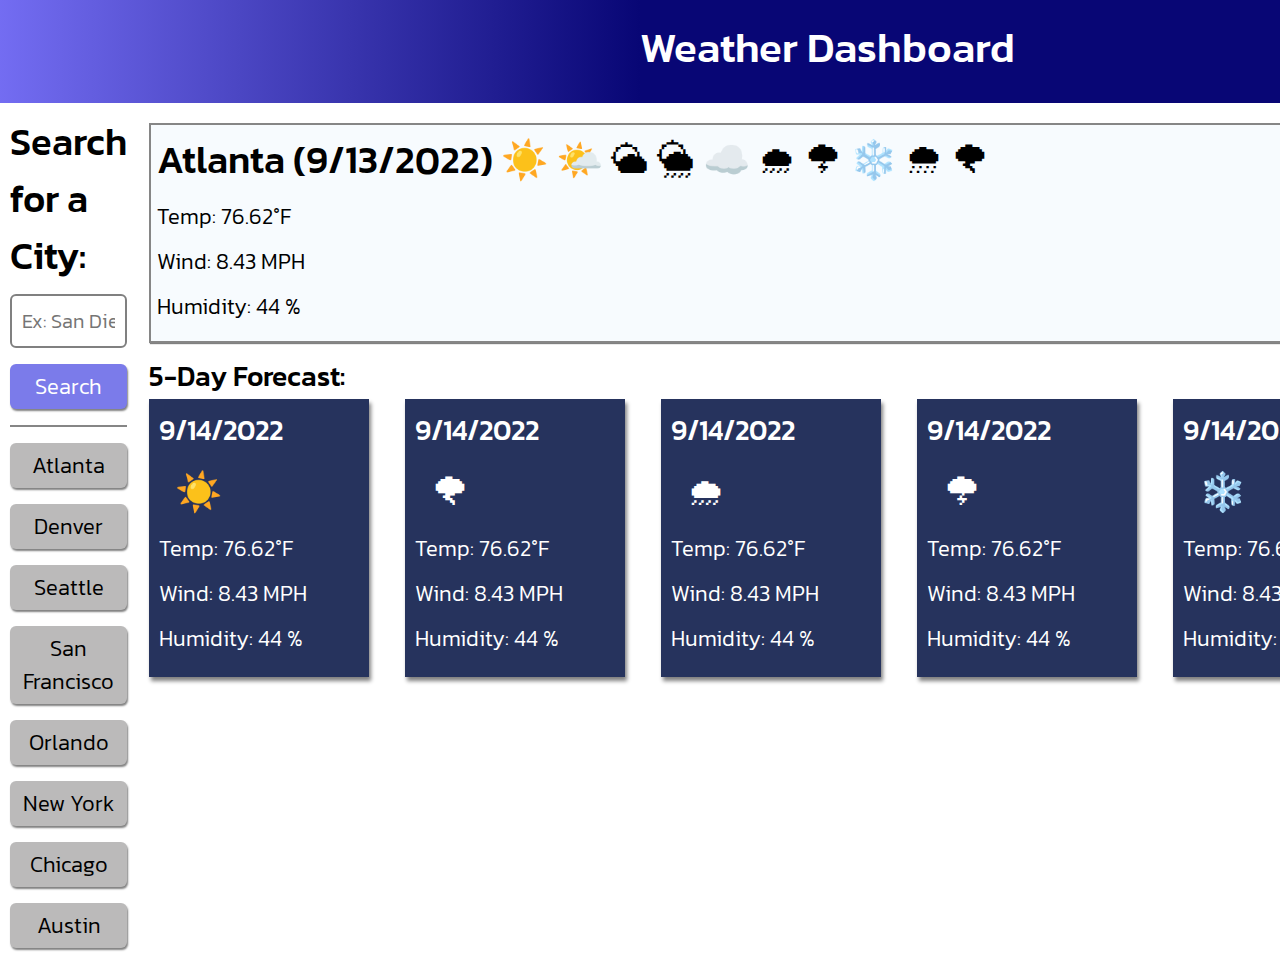
==== index.html @ 0ae87d9e "CSS styles" ====
<!DOCTYPE html>
<html lang="en">
<head>
    <meta charset="UTF-8">
    <meta name="viewport" content="width=device-width, initial-scale=1.0">
    <title>Weather Forecast</title>
    <link rel="stylesheet" href="./assets/css/style.css">
    <link rel="preconnect" href="https://fonts.googleapis.com">
    <link rel="preconnect" href="https://fonts.gstatic.com" crossorigin>
    <link href="https://fonts.googleapis.com/css2?family=Kanit:ital,wght@0,100;0,200;0,300;0,400;0,500;0,600;0,700;0,800;0,900;1,100;1,200;1,300;1,400;1,500;1,600;1,700;1,800;1,900&display=swap" rel="stylesheet">
</head>
<body>
    <header>
        <h1>Weather Dashboard</h1>
    </header>
    <main>
        <aside id="aside">
            <h2>Search for a City:</h2>
            <input id="input" type="text" placeholder="Ex: San Diego">
            <div id="searchBox">
            <h4 id="searchBtn">Search</h4>
            </div>
            <div id="prevSearch">
                <h4>Atlanta</h4>
                <h4>Denver</h4>
                <h4>Seattle</h4>
                <h4>San Francisco</h4>
                <h4>Orlando</h4>
                <h4>New York</h4>
                <h4>Chicago</h4>
                <h4>Austin</h4>
            </div>
        </aside>

        <div id="weatherBlock">
            <div id="todayWeather">
                <h2>Atlanta (9/13/2022) ☀️ 🌤️ 🌥 🌦 ☁️ 🌧 🌩 ❄️ 🌨 🌪</h2>
                <h5>Temp: 76.62&#176F</h5>
                <h5>Wind: 8.43 MPH</h5>
                <h5>Humidity: 44 %</h5>
            </div>

            <h3> 5-Day Forecast:</h3>
            <div id="fiveDays">
                <div class="Block">
                    <h5 class="date">9/14/2022</h5>
                    <h2>&nbsp&nbsp☀️</h2>
                    <h5>Temp: 76.62&#176F</h5>
                    <h5>Wind: 8.43 MPH</h5>
                    <h5>Humidity: 44 %</h5>
                </div>
                <div class="Block">
                    <h5 class="date">9/14/2022</h5>
                    <h2>&nbsp&nbsp🌪</h2>
                    <h5>Temp: 76.62&#176F</h5>
                    <h5>Wind: 8.43 MPH</h5>
                    <h5>Humidity: 44 %</h5>
                </div>
                <div class="Block">
                    <h5 class="date">9/14/2022</h5>
                    <h2>&nbsp&nbsp🌧</h2>
                    <h5>Temp: 76.62&#176F</h5>
                    <h5>Wind: 8.43 MPH</h5>
                    <h5>Humidity: 44 %</h5>
                </div>
                <div class="Block">
                    <h5 class="date">9/14/2022</h5>
                    <h2>&nbsp&nbsp🌩</h2>
                    <h5>Temp: 76.62&#176F</h5>
                    <h5>Wind: 8.43 MPH</h5>
                    <h5>Humidity: 44 %</h5>
                </div>
                <div id="lastBlock" class="Block">
                    <h5 class="date">9/14/2022</h5>
                    <h2>&nbsp&nbsp❄️</h2>
                    <h5>Temp: 76.62&#176F</h5>
                    <h5>Wind: 8.43 MPH</h5>
                    <h5>Humidity: 44 %</h5>
                </div>
            </div>
        </div>

    </main>
    


    <script src="./assets/js/script.js"></script>
</body>
</html>
---- assets/css/style.css ----
body {
    margin: 0px;
}


* {
    font-family: "Kanit", sans-serif;
    font-weight: 500;
    
}


header {
    background-image: linear-gradient(
        to right,
        rgba(22, 11, 233, 0.6) 0%,
        rgb(8, 6, 117) 50%
      );
    padding: 20px;
    
  }

h1 {
    position: relative;
    bottom: 4px;
    left: 50%;
    font-size: 42px;
    margin: 0px;
    color: white;
}

main {

    display: flex;
    flex-direction: row;
}

aside {
    padding: 10px;
}

input {
    box-sizing: border-box;
    border-radius: 6px;
    border: 2px solid grey;
    font-weight: 300;
    padding:10px;
    width: 100%;
    font-size: 20px;
}

h2 {
    margin: 0px 0px 10px 0px;
    font-size: 38px;
}

#aside {
    width: 380px;
}

#searchBtn {
    background-color: rgb(123, 123, 234);
    color: white;   
}

#searchBox {
    border-bottom: 2px solid rgb(134, 134, 134);
}

h4 {
    margin: 16px 0px;
    box-sizing: border-box;
    padding: 6px;
    text-align: center;
    width: 100%;
    border-radius: 6px;
    background-color: rgb(187, 186, 186);
    font-weight: 300;
    font-size: 22px;
    box-shadow: 1px 2px 2px grey;
    user-select: none;
    cursor: pointer;

}


h4:active {
    box-shadow: 2px 4px 4px grey
}

#weatherBlock {
    margin-top: 20px;
    margin-left: 12px;
}

#todayWeather {
    background-color: rgb(247, 251, 254);
    box-sizing: border-box;
    width: 100%;
    padding: 6px;
    border: 2px solid rgb(134, 134, 134);
    box-shadow: 1px 1px 1px grey
}

h5 {
    margin: 12px 0px;
    font-weight: 300;
    font-size: 22px;
}

.Block {
    color: white;
    padding: 10px;
    width: 200px;
    margin-right: 36px;
    background-color: rgb(38, 51, 93);
    box-shadow: 2px 4px 4px grey
}

#lastBlock {
    margin-right: 0px;
}

.date {
    margin-top:0px;
    font-size: 28px;
    font-weight: 500;
}

#fiveDays {
    display: flex;
    flex-direction: row;
}

h3 {
    margin: 12px 0px 2px  ;
    font-size: 28px;
}
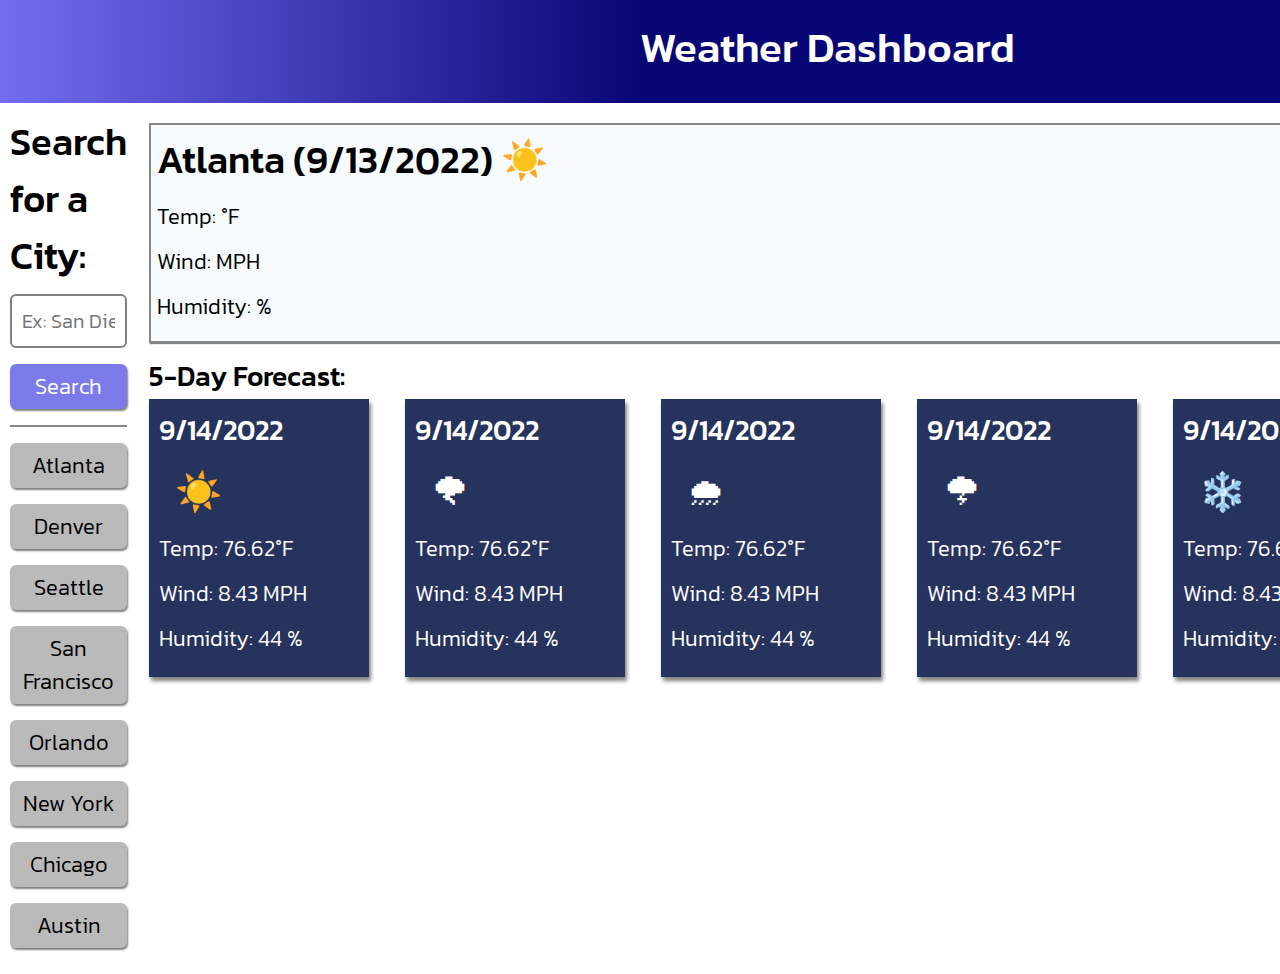
==== commit f3037ef2: "fetch weather API" ====
--- a/index.html
+++ b/index.html
@@ -34,10 +34,10 @@
 
         <div id="weatherBlock">
             <div id="todayWeather">
-                <h2>Atlanta (9/13/2022) ☀️ 🌤️ 🌥 🌦 ☁️ 🌧 🌩 ❄️ 🌨 🌪</h2>
-                <h5>Temp: 76.62&#176F</h5>
-                <h5>Wind: 8.43 MPH</h5>
-                <h5>Humidity: 44 %</h5>
+                <h2 id="cityToday">Atlanta (9/13/2022) ☀️ </h2>
+                <h5 id="tempToday">Temp: <span id="tempValue"></span>&#176F</h5>
+                <h5 id="windToday">Wind: <span id="windValue"></span> MPH</h5>
+                <h5 id="humToday">Humidity: <span id="humidityValue"></span> %</h5>
             </div>
 
             <h3> 5-Day Forecast:</h3>
--- a/assets/css/style.css
+++ b/assets/css/style.css
@@ -9,6 +9,9 @@
     
 }
 
+span {
+    font-weight: 300;
+}
 
 header {
     background-image: linear-gradient(
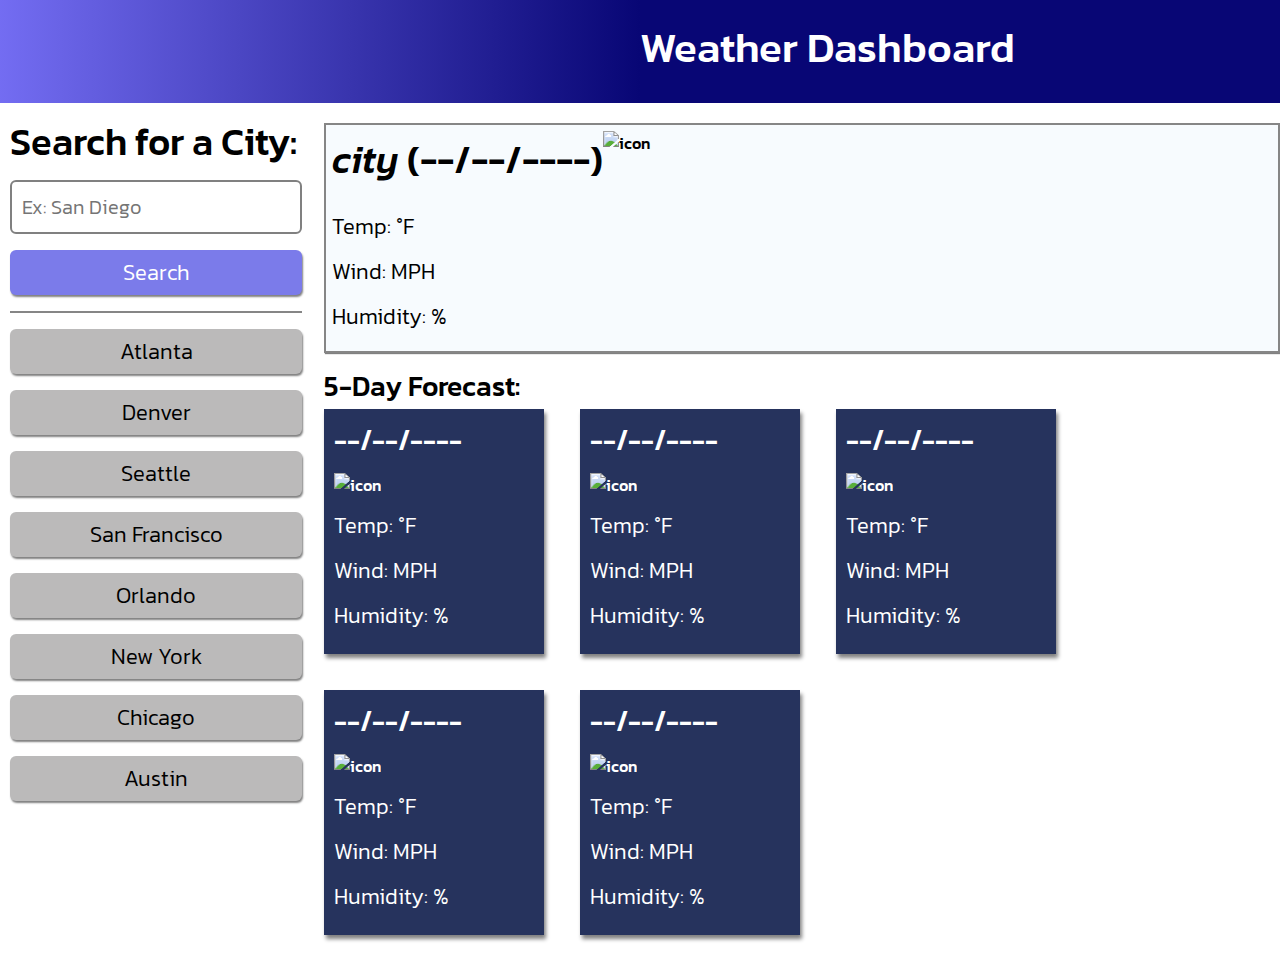
==== commit 05a23faa: "fetching" ====
--- a/index.html
+++ b/index.html
@@ -34,8 +34,11 @@
 
         <div id="weatherBlock">
             <div id="todayWeather">
-                <h2 id="cityToday">Atlanta (9/13/2022) ☀️ </h2>
-                <h5 id="tempToday">Temp: <span id="tempValue"></span>&#176F</h5>
+                <div id="topToday">
+                    <h2 id="cityToday"><i>city</i> (--/--/----)</h2>
+                    <img class="icon" id="todayIcon" src="https://openweathermap.org/img/w/01d.png" alt="icon">
+                </div>
+                <h5 id="tempToday">Temp: <span id="tempValue"></span> &#176F</h5>
                 <h5 id="windToday">Wind: <span id="windValue"></span> MPH</h5>
                 <h5 id="humToday">Humidity: <span id="humidityValue"></span> %</h5>
             </div>
@@ -43,46 +46,46 @@
             <h3> 5-Day Forecast:</h3>
             <div id="fiveDays">
                 <div class="Block">
-                    <h5 class="date">9/14/2022</h5>
-                    <h2>&nbsp&nbsp☀️</h2>
-                    <h5>Temp: 76.62&#176F</h5>
-                    <h5>Wind: 8.43 MPH</h5>
-                    <h5>Humidity: 44 %</h5>
+                    <h5 id="dateOne" class="date">--/--/----</h5>
+                    <img class="icon" id="iconOne" src="https://openweathermap.org/img/w/01d.png" alt="icon">
+                    <h5>Temp: <span id="tempOne"></span> &#176F</h5>
+                    <h5>Wind: <span id="windOne"></span> MPH</h5>
+                    <h5>Humidity: <span id="humOne"></span> %</h5>
                 </div>
                 <div class="Block">
-                    <h5 class="date">9/14/2022</h5>
-                    <h2>&nbsp&nbsp🌪</h2>
-                    <h5>Temp: 76.62&#176F</h5>
-                    <h5>Wind: 8.43 MPH</h5>
-                    <h5>Humidity: 44 %</h5>
+                    <h5 id="dateTwo" class="date">--/--/----</h5>
+                    <img class="icon" id="iconTwo" src="https://openweathermap.org/img/w/01d.png" alt="icon">
+                    <h5>Temp: <span id="tempTwo"></span> &#176F</h5>
+                    <h5>Wind: <span id="windTwo"></span> MPH</h5>
+                    <h5>Humidity: <span id="humTwo"></span> %</h5>
                 </div>
                 <div class="Block">
-                    <h5 class="date">9/14/2022</h5>
-                    <h2>&nbsp&nbsp🌧</h2>
-                    <h5>Temp: 76.62&#176F</h5>
-                    <h5>Wind: 8.43 MPH</h5>
-                    <h5>Humidity: 44 %</h5>
+                    <h5 id="dateThree" class="date">--/--/----</h5>
+                    <img class="icon" id="iconThree" src="https://openweathermap.org/img/w/01d.png" alt="icon">
+                    <h5>Temp: <span id="tempThree"></span> &#176F</h5>
+                    <h5>Wind: <span id="windThree"></span> MPH</h5>
+                    <h5>Humidity: <span id="humThree"></span> %</h5>
                 </div>
                 <div class="Block">
-                    <h5 class="date">9/14/2022</h5>
-                    <h2>&nbsp&nbsp🌩</h2>
-                    <h5>Temp: 76.62&#176F</h5>
-                    <h5>Wind: 8.43 MPH</h5>
-                    <h5>Humidity: 44 %</h5>
+                    <h5 id="dateFour" class="date">--/--/----</h5>
+                    <img class="icon" id="iconFour" src="https://openweathermap.org/img/w/01d.png" alt="icon">
+                    <h5>Temp: <span id="tempFour"></span> &#176F</h5>
+                    <h5>Wind: <span id="windFour"></span> MPH</h5>
+                    <h5>Humidity: <span id="humFour"></span> %</h5>
                 </div>
                 <div id="lastBlock" class="Block">
-                    <h5 class="date">9/14/2022</h5>
-                    <h2>&nbsp&nbsp❄️</h2>
-                    <h5>Temp: 76.62&#176F</h5>
-                    <h5>Wind: 8.43 MPH</h5>
-                    <h5>Humidity: 44 %</h5>
+                    <h5 id="dateFive" class="date">--/--/----</h5>
+                    <img class="icon" id="iconFive" src="https://openweathermap.org/img/w/01d.png" alt="icon">
+                    <h5>Temp: <span id="tempFive"></span> &#176F</h5>
+                    <h5>Wind: <span id="windFive"></span> MPH</h5>
+                    <h5>Humidity: <span id="humFive"></span> %</h5>
                 </div>
             </div>
         </div>
 
     </main>
     
-
+    <script src="https://code.jquery.com/jquery-3.5.1.min.js"></script>
 
     <script src="./assets/js/script.js"></script>
 </body>
--- a/assets/css/style.css
+++ b/assets/css/style.css
@@ -39,6 +39,7 @@
 }
 
 aside {
+    min-width: 170px;
     padding: 10px;
 }
 
@@ -116,12 +117,22 @@
     padding: 10px;
     width: 200px;
     margin-right: 36px;
+    margin-bottom: 36px;
     background-color: rgb(38, 51, 93);
     box-shadow: 2px 4px 4px grey
 }
 
 #lastBlock {
     margin-right: 0px;
+}
+
+#topToday {
+    display: flex;
+}
+
+.icon {
+    height: 62px;
+    width: 62px;
 }
 
 .date {
@@ -132,7 +143,8 @@
 
 #fiveDays {
     display: flex;
-    flex-direction: row;
+    flex-wrap: wrap;
+   
 }
 
 h3 {
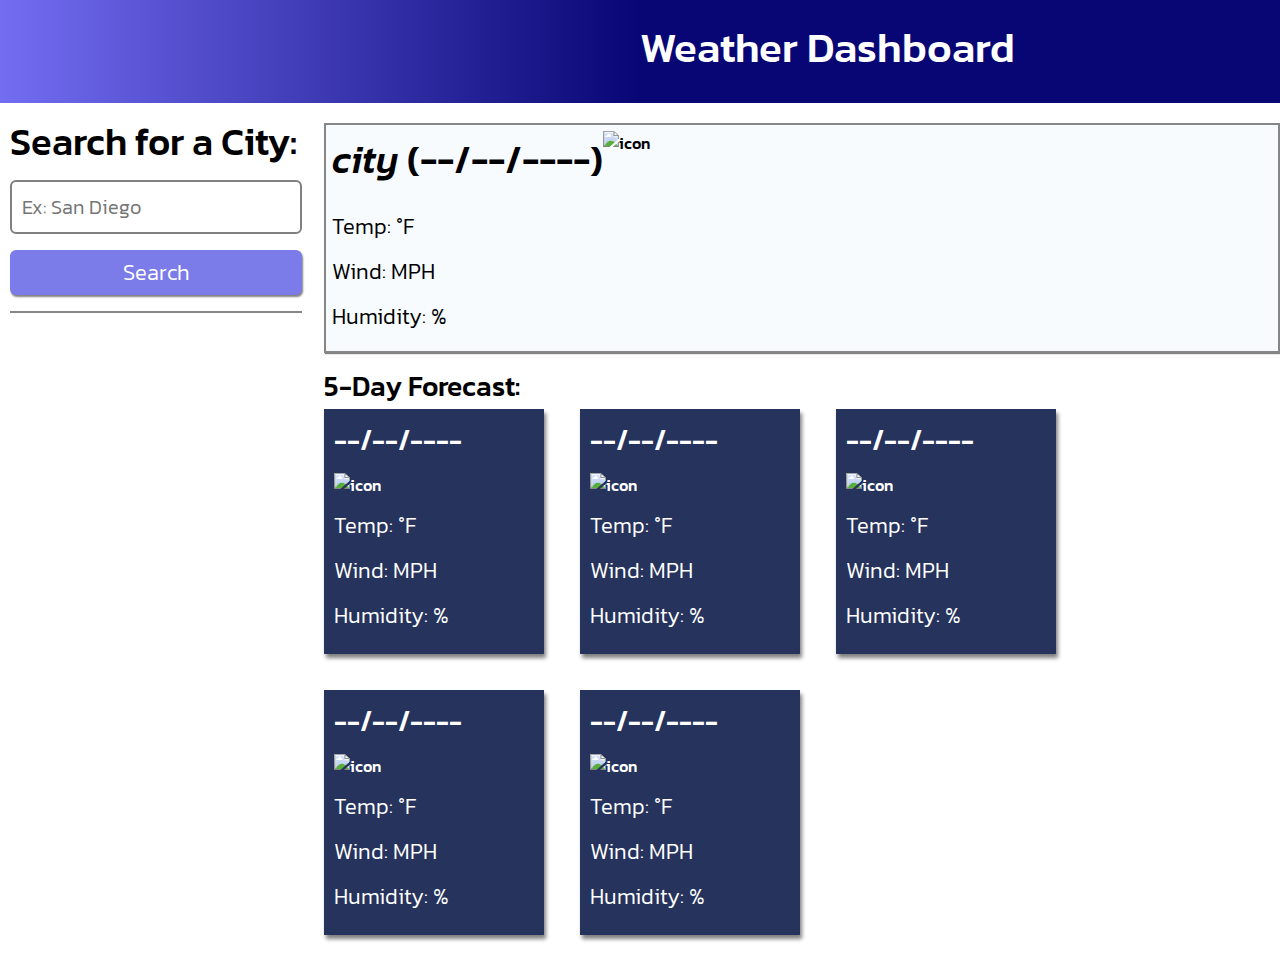
==== commit 580762b2: "final working application" ====
--- a/index.html
+++ b/index.html
@@ -21,14 +21,13 @@
             <h4 id="searchBtn">Search</h4>
             </div>
             <div id="prevSearch">
-                <h4>Atlanta</h4>
+                <!-- exapmple of how its suppost to look like-->
+                <!-- <h4>Atlanta</h4> 
                 <h4>Denver</h4>
                 <h4>Seattle</h4>
                 <h4>San Francisco</h4>
                 <h4>Orlando</h4>
-                <h4>New York</h4>
-                <h4>Chicago</h4>
-                <h4>Austin</h4>
+                <h4>New York</h4> -->
             </div>
         </aside>
 
